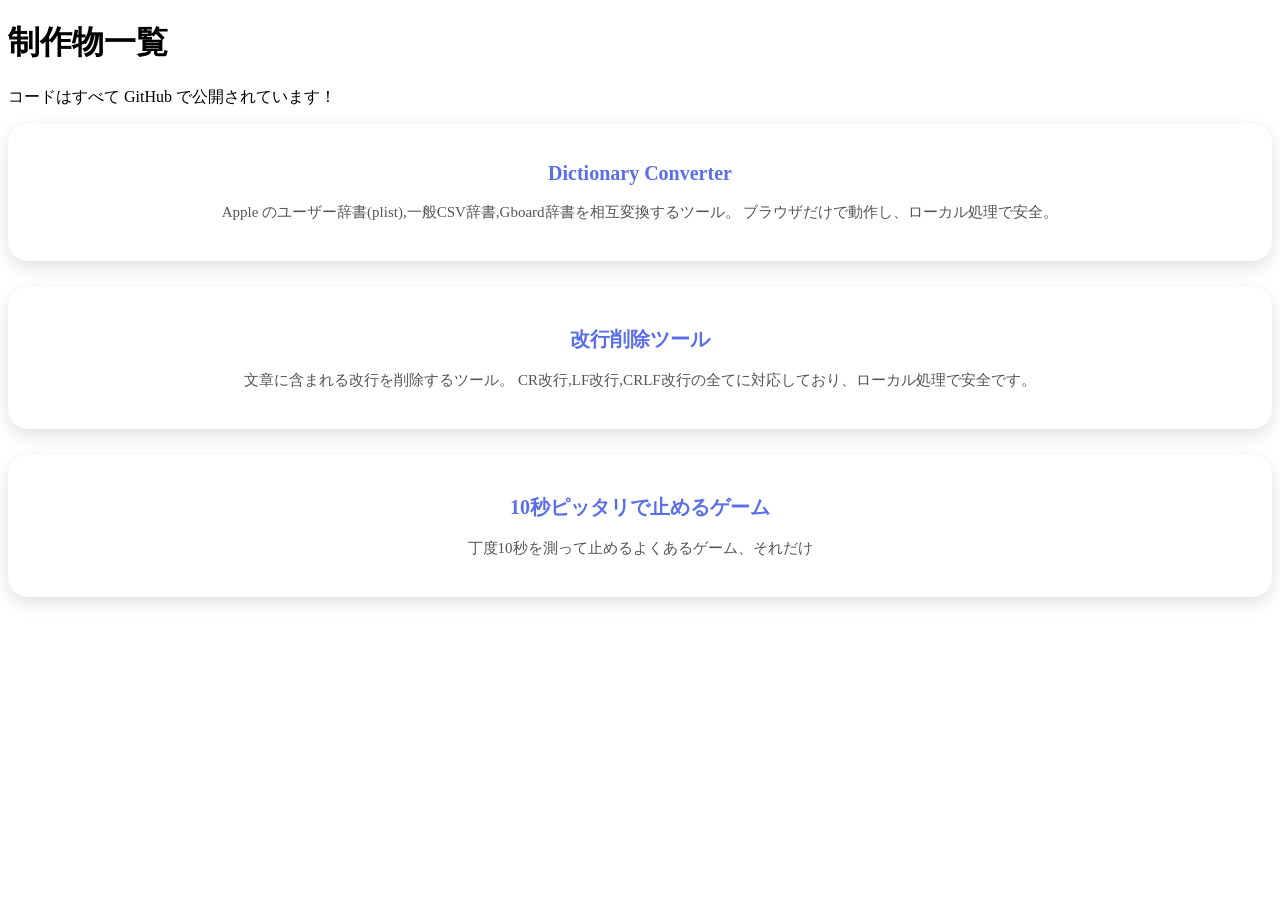
==== index.html @ 06e4a196 "Update heading text" ====
<!DOCTYPE html>
<html lang="ja">
<head>
  <meta charset="UTF-8">
  <meta name="viewport" content="width=device-width, initial-scale=1.0">
  <title>制作物一覧</title>
  <link rel="stylesheet" href="style.css">
</head>
<body>
  <div class="wrapper">

    <h1>制作物一覧</h1>
    <p class="sub-text">コードはすべて GitHub で公開されています！</p>

    <a class="tool-box" href="https://r8xyj74j64.github.io/dictionary-converter">
      <h2>Dictionary Converter</h2>
      <p>Apple のユーザー辞書(plist),一般CSV辞書,Gboard辞書を相互変換するツール。  
      ブラウザだけで動作し、ローカル処理で安全。</p>
    </a>

     <a class="tool-box" href="https://r8xyj74j64.github.io/remove-line-breaks">
      <h2>改行削除ツール</h2>
      <p>文章に含まれる改行を削除するツール。  
      CR改行,LF改行,CRLF改行の全てに対応しており、ローカル処理で安全です。</p>
    </a>

    <a class="tool-box" href="https://r8xyj74j64.github.io/Stop-at-exactly-10-sec-game">
      <h2>10秒ピッタリで止めるゲーム</h2>
      <p>丁度10秒を測って止めるよくあるゲーム、それだけ</p>
    </a>
</div>
</body>
</html>
---- style.css ----
.tool-box {
  display: block;
  background: white;
  border-radius: 20px; /* ← lit.link っぽい丸さ */
  padding: 22px 26px;
  margin-bottom: 26px;
  text-decoration: none;
  color: #333;
  box-shadow: 0 6px 18px rgba(0, 0, 0, 0.12); /* ← 柔らかい影 */
  transition: transform 0.25s ease, box-shadow 0.25s ease;
  text-align: center; /* ← lit.link 風に中央寄せ */
}

.tool-box:hover {
  transform: translateY(-3px);
  box-shadow: 0 10px 24px rgba(0, 0, 0, 0.18); /* ← ふわっと浮く */
}

.tool-box h2 {
  margin-bottom: 8px;
  color: #5a6eea; /* lit.link の青系に寄せる */
  font-size: 20px;
  font-weight: 600;
}

.tool-box p {
  line-height: 1.6;
  color: #555;
  font-size: 15px;
}
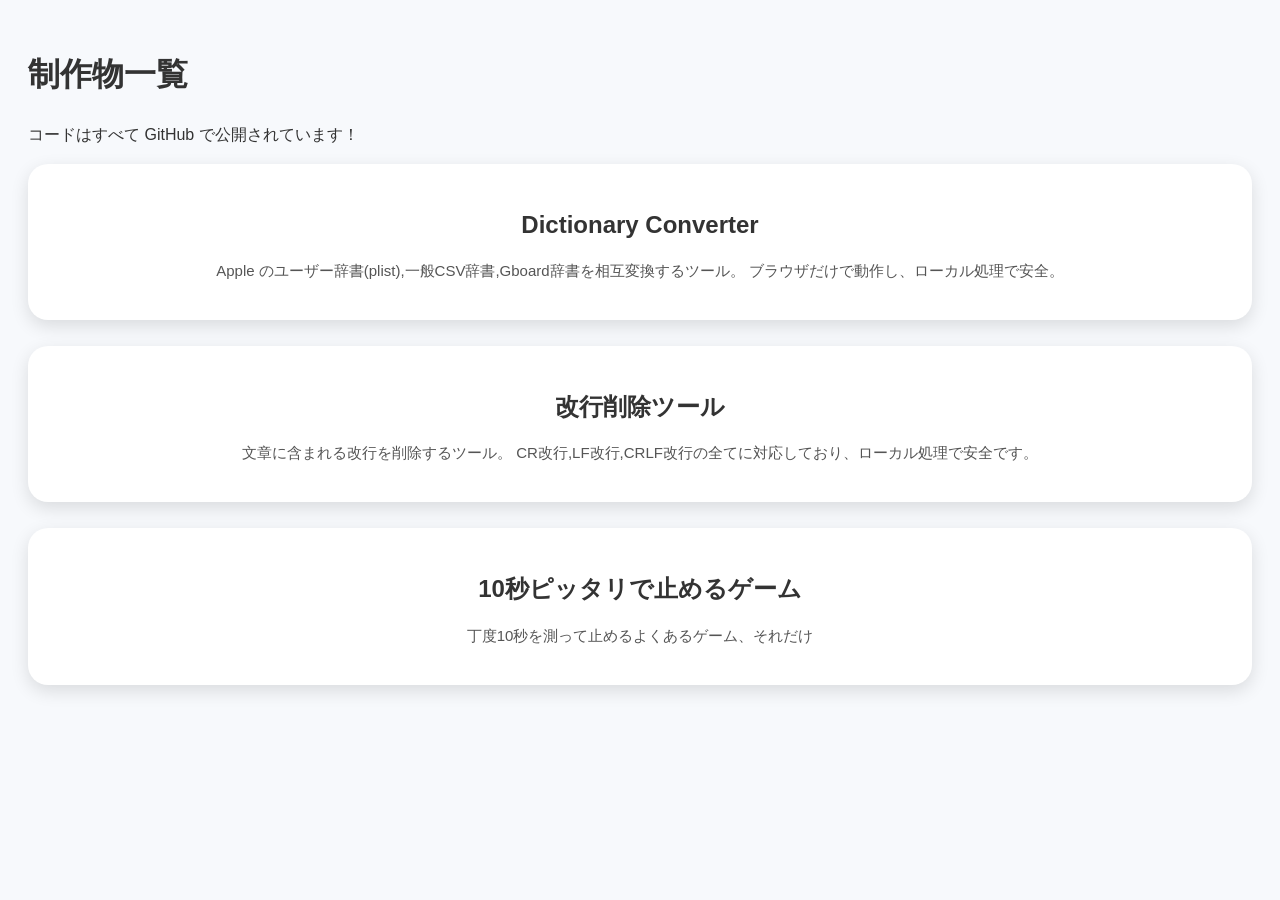
==== commit 2a8a62a6: "Update link for line break removal tool" ====
--- a/index.html
+++ b/index.html
@@ -18,7 +18,7 @@
       ブラウザだけで動作し、ローカル処理で安全。</p>
     </a>
 
-     <a class="tool-box" href="https://r8xyj74j64.github.io/remove-line-breaks">
+     <a class="tool-box" href="/remove-line-breaks">
       <h2>改行削除ツール</h2>
       <p>文章に含まれる改行を削除するツール。  
       CR改行,LF改行,CRLF改行の全てに対応しており、ローカル処理で安全です。</p>
--- a/style.css
+++ b/style.css
@@ -1,24 +1,31 @@
+body {
+    font-family: "Helvetica Neue", Arial, "Hiragino Kaku Gothic ProN", "Hiragino Sans", Meiryo, sans-serif;
+    background-color: #f7f9fc;
+    color: #333;
+    line-height: 1.6;
+    padding: 20px;
+}
 .tool-box {
   display: block;
   background: white;
-  border-radius: 20px; /* ← lit.link っぽい丸さ */
+  border-radius: 20px;
   padding: 22px 26px;
   margin-bottom: 26px;
   text-decoration: none;
   color: #333;
-  box-shadow: 0 6px 18px rgba(0, 0, 0, 0.12); /* ← 柔らかい影 */
+  box-shadow: 0 6px 18px rgba(0, 0, 0, 0.12);
   transition: transform 0.25s ease, box-shadow 0.25s ease;
-  text-align: center; /* ← lit.link 風に中央寄せ */
+  text-align: center;
 }
 
 .tool-box:hover {
   transform: translateY(-3px);
-  box-shadow: 0 10px 24px rgba(0, 0, 0, 0.18); /* ← ふわっと浮く */
+  box-shadow: 0 10px 24px rgba(0, 0, 0, 0.18);
 }
 
 .tool-box h2 {
   margin-bottom: 8px;
-  color: #5a6eea; /* lit.link の青系に寄せる */
+  color:
   font-size: 20px;
   font-weight: 600;
 }
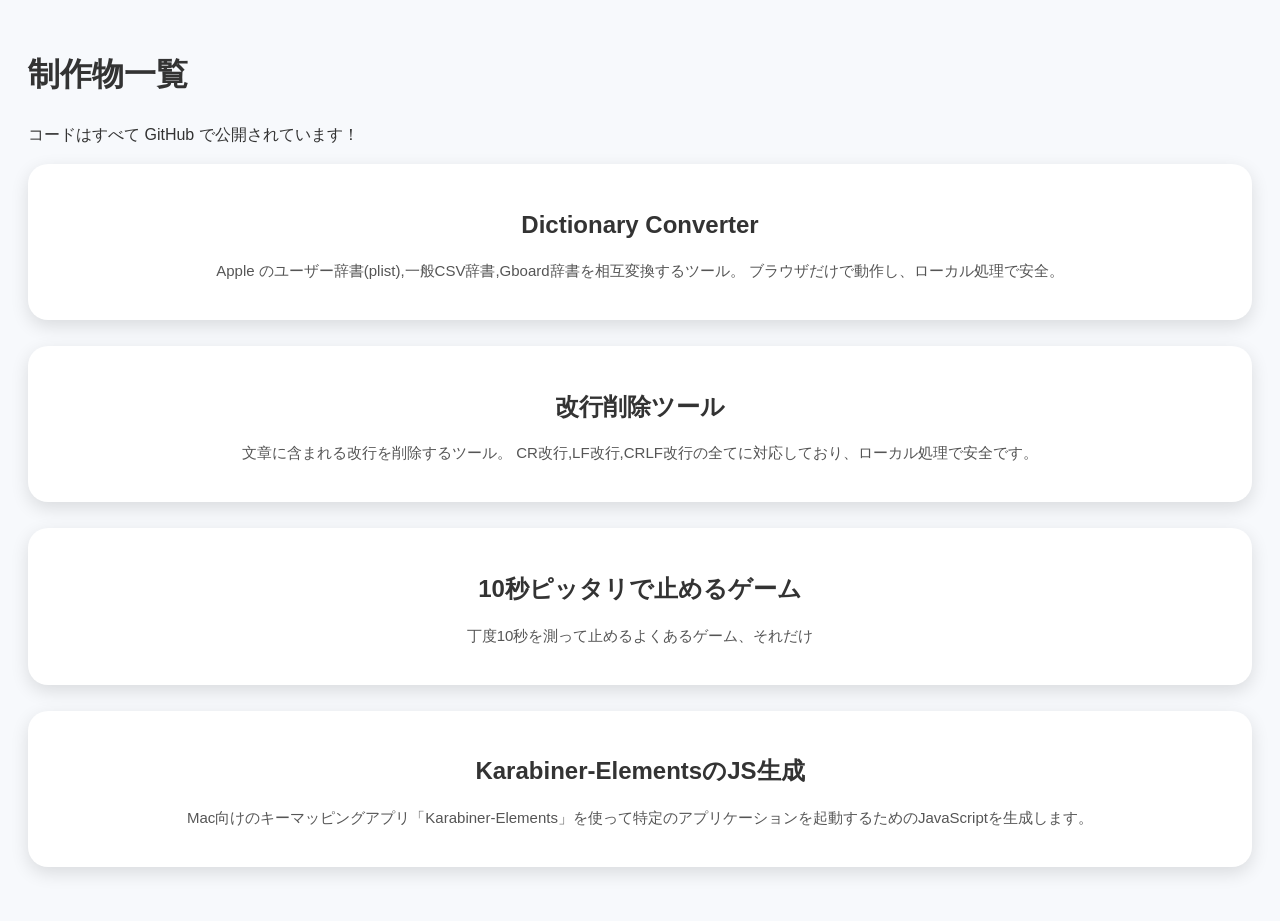
==== commit 1ed36554: "a" ====
--- a/index.html
+++ b/index.html
@@ -12,21 +12,26 @@
     <h1>制作物一覧</h1>
     <p class="sub-text">コードはすべて GitHub で公開されています！</p>
 
-    <a class="tool-box" href="https://r8xyj74j64.github.io/dictionary-converter">
+    <a class="tool-box" href="/dictionary-converter/">
       <h2>Dictionary Converter</h2>
       <p>Apple のユーザー辞書(plist),一般CSV辞書,Gboard辞書を相互変換するツール。  
       ブラウザだけで動作し、ローカル処理で安全。</p>
     </a>
 
-     <a class="tool-box" href="/remove-line-breaks">
+     <a class="tool-box" href="/remove-line-breaks/">
       <h2>改行削除ツール</h2>
       <p>文章に含まれる改行を削除するツール。  
       CR改行,LF改行,CRLF改行の全てに対応しており、ローカル処理で安全です。</p>
     </a>
 
-    <a class="tool-box" href="https://r8xyj74j64.github.io/Stop-at-exactly-10-sec-game">
+    <a class="tool-box" href="/Stop-at-exactly-10-sec-game/">
       <h2>10秒ピッタリで止めるゲーム</h2>
       <p>丁度10秒を測って止めるよくあるゲーム、それだけ</p>
+    </a>
+
+    <a class="tool-box" href="/Karabiner-JS-Generator/">
+      <h2>Karabiner-ElementsのJS生成</h2>
+      <p>Mac向けのキーマッピングアプリ「Karabiner-Elements」を使って特定のアプリケーションを起動するためのJavaScriptを生成します。</p>
     </a>
 </div>
 </body>
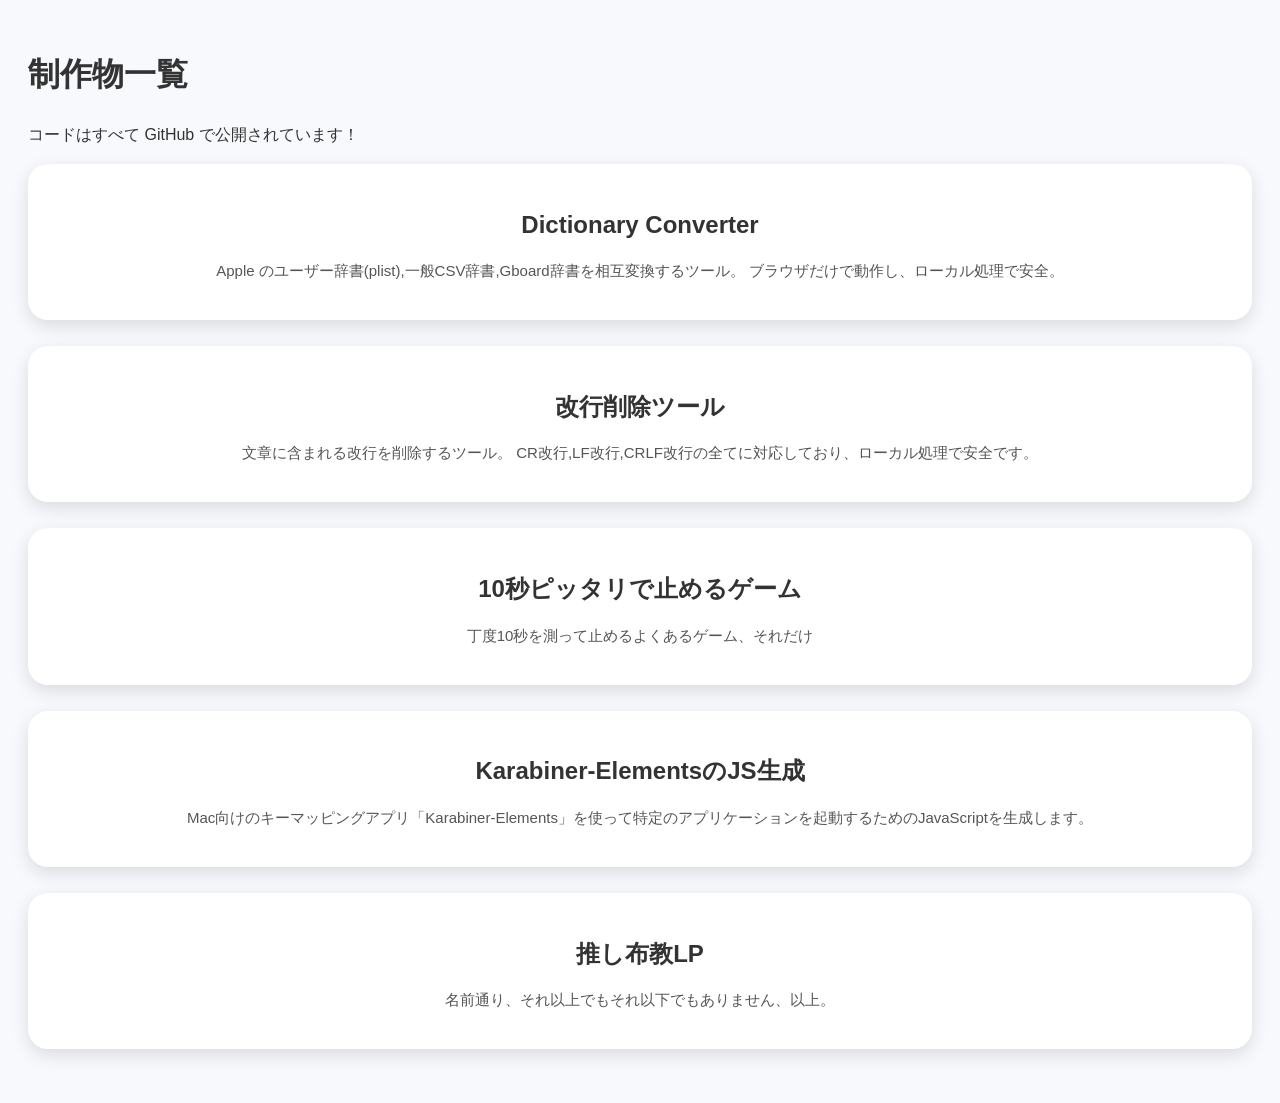
==== commit 8c15917e: "Add new section for 推し布教LP" ====
--- a/index.html
+++ b/index.html
@@ -12,26 +12,31 @@
     <h1>制作物一覧</h1>
     <p class="sub-text">コードはすべて GitHub で公開されています！</p>
 
-    <a class="tool-box" href="/dictionary-converter/">
+    <a class="tool-box" href="./dictionary-converter/">
       <h2>Dictionary Converter</h2>
       <p>Apple のユーザー辞書(plist),一般CSV辞書,Gboard辞書を相互変換するツール。  
       ブラウザだけで動作し、ローカル処理で安全。</p>
     </a>
 
-     <a class="tool-box" href="/remove-line-breaks/">
+     <a class="tool-box" href="./remove-line-breaks/">
       <h2>改行削除ツール</h2>
       <p>文章に含まれる改行を削除するツール。  
       CR改行,LF改行,CRLF改行の全てに対応しており、ローカル処理で安全です。</p>
     </a>
 
-    <a class="tool-box" href="/Stop-at-exactly-10-sec-game/">
+    <a class="tool-box" href="./stop-at-10-sec-game/">
       <h2>10秒ピッタリで止めるゲーム</h2>
       <p>丁度10秒を測って止めるよくあるゲーム、それだけ</p>
     </a>
 
-    <a class="tool-box" href="/Karabiner-JS-Generator/">
+    <a class="tool-box" href="./Karabiner-JS-Generator/">
       <h2>Karabiner-ElementsのJS生成</h2>
       <p>Mac向けのキーマッピングアプリ「Karabiner-Elements」を使って特定のアプリケーションを起動するためのJavaScriptを生成します。</p>
+    </a>
+
+     <a class="tool-box" href="./osi-lp">
+      <h2>推し布教LP</h2>
+      <p>名前通り、それ以上でもそれ以下でもありません、以上。</p>
     </a>
 </div>
 </body>
